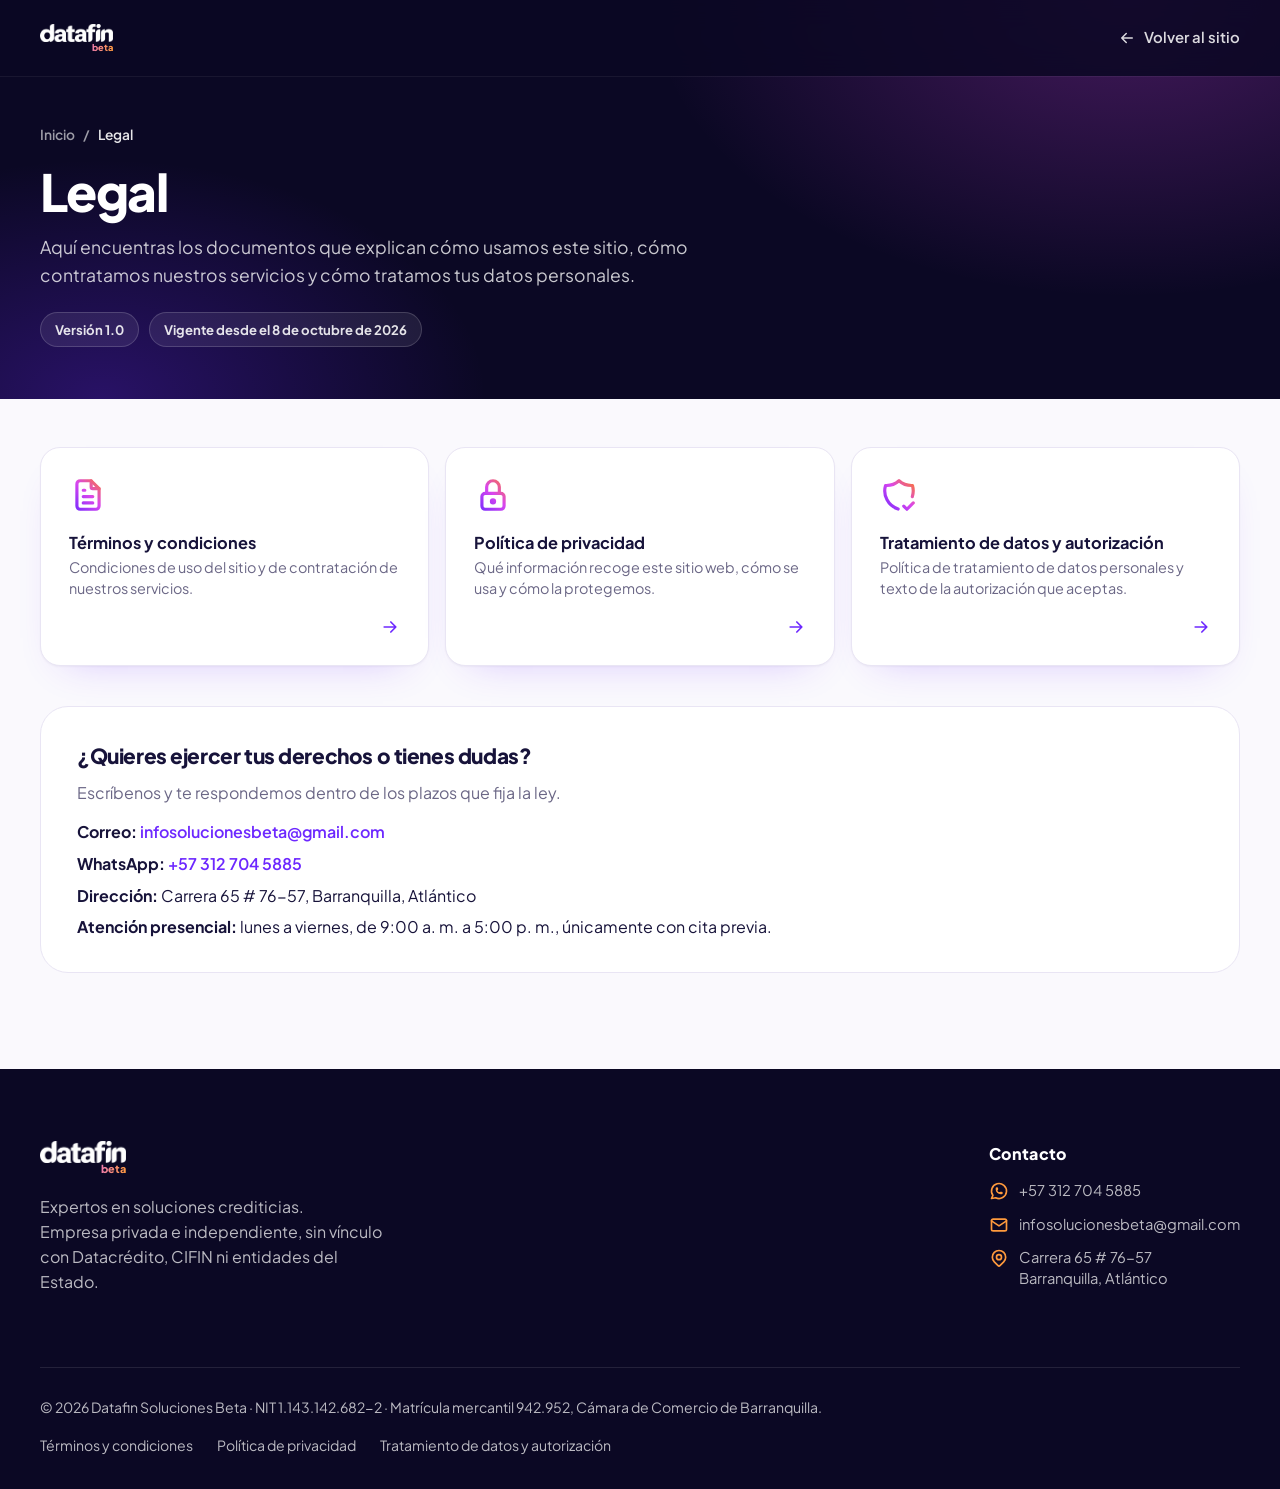
==== legal/index.html @ 0be75f71 "Agrega sección Legal: términos, privacidad y tratamiento de datos - /legal con índice y tres páginas" ====
<!doctype html>
<html lang="es">
<head>
  <meta charset="utf-8">
  <meta name="robots" content="noindex, nofollow">
  <meta name="viewport" content="width=device-width, initial-scale=1">
  <title>Legal — Datafin Beta</title>
  <meta name="description" content="Documentos legales de Datafin Beta: términos y condiciones, política de privacidad y tratamiento de datos.">
  <meta name="theme-color" content="#0B0824">
  <meta property="og:title" content="Legal — Datafin Beta">
  <meta property="og:description" content="Documentos legales de Datafin Beta: términos y condiciones, política de privacidad y tratamiento de datos.">
  <meta property="og:type" content="website">
  <meta property="og:site_name" content="Datafin Beta">
  <meta property="og:url" content="https://datafinbeta.com/legal/">
  <meta property="og:locale" content="es_CO">
  <link rel="canonical" href="https://datafinbeta.com/legal/">
  <link rel="preconnect" href="https://fonts.googleapis.com">
  <link rel="preconnect" href="https://fonts.gstatic.com" crossorigin>
  <link href="https://fonts.googleapis.com/css2?family=Plus+Jakarta+Sans:wght@400;500;600;700;800&display=swap" rel="stylesheet">
  <link rel="stylesheet" href="../styles.css">
</head>
<body class="legal-body">
<svg width="0" height="0" style="position:absolute" aria-hidden="true" focusable="false">
  <defs>
    <linearGradient id="dfGrad" gradientUnits="userSpaceOnUse" x1="2" y1="22" x2="22" y2="2">
      <stop offset="0" stop-color="#6D28FF"/><stop offset=".52" stop-color="#D946EF"/><stop offset="1" stop-color="#FF7A21"/>
    </linearGradient>
    <symbol id="i-doc" viewBox="0 0 24 24"><path d="M14 3v4a1 1 0 0 0 1 1h4"/><path d="M17 21H7a2 2 0 0 1-2-2V5a2 2 0 0 1 2-2h7l5 5v11a2 2 0 0 1-2 2z"/><path d="M9 9h1m-1 4h6m-6 4h6"/></symbol>
    <symbol id="i-lock" viewBox="0 0 24 24"><path d="M5 13a2 2 0 0 1 2-2h10a2 2 0 0 1 2 2v6a2 2 0 0 1-2 2H7a2 2 0 0 1-2-2z"/><path d="M11 16a1 1 0 1 0 2 0a1 1 0 0 0-2 0m-3-5V7a4 4 0 1 1 8 0v4"/></symbol>
    <symbol id="i-shield" viewBox="0 0 24 24"><path d="M11.46 20.846A12 12 0 0 1 3.5 6A12 12 0 0 0 12 3a12 12 0 0 0 8.5 3a12 12 0 0 1-.09 7.06M15 19l2 2l4-4"/></symbol>
    <symbol id="i-arrow" viewBox="0 0 24 24"><path d="M5 12h14m-6 6l6-6m-6-6l6 6"/></symbol>
    <symbol id="i-back" viewBox="0 0 24 24"><path d="M5 12h14M5 12l6 6m-6-6l6-6"/></symbol>
    <symbol id="i-print" viewBox="0 0 24 24"><path d="M17 17h2a2 2 0 0 0 2-2v-4a2 2 0 0 0-2-2H5a2 2 0 0 0-2 2v4a2 2 0 0 0 2 2h2"/><path d="M17 9V5a2 2 0 0 0-2-2H9a2 2 0 0 0-2 2v4"/><path d="M7 15a2 2 0 0 1 2-2h6a2 2 0 0 1 2 2v4a2 2 0 0 1-2 2H9a2 2 0 0 1-2-2z"/></symbol>
    <symbol id="i-whatsapp" viewBox="0 0 24 24"><path d="m3 21l1.65-3.8a9 9 0 1 1 3.4 2.9z"/><path d="M9 10a.5.5 0 0 0 1 0V9a.5.5 0 0 0-1 0za5 5 0 0 0 5 5h1a.5.5 0 0 0 0-1h-1a.5.5 0 0 0 0 1"/></symbol>
    <symbol id="i-mail" viewBox="0 0 24 24"><path d="M3 7a2 2 0 0 1 2-2h14a2 2 0 0 1 2 2v10a2 2 0 0 1-2 2H5a2 2 0 0 1-2-2z"/><path d="m3 7l9 6l9-6"/></symbol>
    <symbol id="i-pin" viewBox="0 0 24 24"><path d="M9 11a3 3 0 1 0 6 0a3 3 0 0 0-6 0"/><path d="M17.657 16.657l-4.243 4.243a2 2 0 0 1-2.827 0l-4.244-4.243a8 8 0 1 1 11.314 0"/></symbol>
    <symbol id="i-clock" viewBox="0 0 24 24"><path d="M3 12a9 9 0 1 0 18 0a9 9 0 0 0-18 0"/><path d="M12 7v5l3 3"/></symbol>
  </defs>
</svg>
<a class="skip" href="#contenido">Saltar al contenido</a>
<header class="nav scrolled legal-nav" id="nav">
  <div class="container nav__in">
    <a class="logo" href="../" aria-label="Datafin Beta, inicio"><img src="../assets/logo/logo-oficial-blanco.png" alt="datafin" width="720" height="183"><b>beta</b></a>
    <a class="legal-nav__back" href="../"><svg class="ico ico--flat" aria-hidden="true"><use href="#i-back"/></svg> Volver al sitio</a>
  </div>
</header>
<main id="contenido">
  <div class="legal-top">
    <div class="container">
      <nav class="legal-crumbs" aria-label="Ruta"><a href="../">Inicio</a><span aria-hidden="true">/</span><span aria-current="page">Legal</span></nav>
      <h1>Legal</h1>
      <p class="legal-lead">Aquí encuentras los documentos que explican cómo usamos este sitio, cómo contratamos nuestros servicios y cómo tratamos tus datos personales.</p>
      <ul class="legal-meta"><li>Versión 1.0</li><li>Vigente desde el 8 de octubre de 2026</li></ul>
    </div>
  </div>
  <div class="container legal-hub">
    <div class="legal-cards legal-cards--hub"><a class="legal-card legal-card--big" href="../legal/terminos-y-condiciones/"><svg class="ico ico--lg" aria-hidden="true"><use href="#i-doc"/></svg><div><strong>Términos y condiciones</strong><span>Condiciones de uso del sitio y de contratación de nuestros servicios.</span></div><svg class="ico ico--flat legal-card__go" aria-hidden="true"><use href="#i-arrow"/></svg></a><a class="legal-card legal-card--big" href="../legal/politica-de-privacidad/"><svg class="ico ico--lg" aria-hidden="true"><use href="#i-lock"/></svg><div><strong>Política de privacidad</strong><span>Qué información recoge este sitio web, cómo se usa y cómo la protegemos.</span></div><svg class="ico ico--flat legal-card__go" aria-hidden="true"><use href="#i-arrow"/></svg></a><a class="legal-card legal-card--big" href="../legal/tratamiento-de-datos/"><svg class="ico ico--lg" aria-hidden="true"><use href="#i-shield"/></svg><div><strong>Tratamiento de datos y autorización</strong><span>Política de tratamiento de datos personales y texto de la autorización que aceptas.</span></div><svg class="ico ico--flat legal-card__go" aria-hidden="true"><use href="#i-arrow"/></svg></a></div>
    <div class="legal-contact">
      <h2>¿Quieres ejercer tus derechos o tienes dudas?</h2>
      <p>Escríbenos y te respondemos dentro de los plazos que fija la ley.</p>
      <ul><li><strong>Correo:</strong> <a href="mailto:infosolucionesbeta@gmail.com">infosolucionesbeta@gmail.com</a></li><li><strong>WhatsApp:</strong> <a href="https://wa.me/573127045885" target="_blank" rel="noopener">+57 312 704 5885</a></li><li><strong>Dirección:</strong> Carrera 65 # 76-57, Barranquilla, Atlántico</li><li><strong>Atención presencial:</strong> lunes a viernes, de 9:00 a. m. a 5:00 p. m., únicamente con cita previa.</li></ul>
    </div>
  </div>
</main>
<footer class="footer legal-footer">
  <div class="container">
    <div class="footer__top">
      <div class="footer__brand">
        <a class="logo" href="../" aria-label="Datafin Beta, inicio"><img src="../assets/logo/logo-oficial-blanco.png" alt="datafin" width="720" height="183"><b>beta</b></a>
        <p>Expertos en soluciones crediticias.<br>Empresa privada e independiente, sin vínculo con Datacrédito, CIFIN ni entidades del Estado.</p>
      </div>
      <address class="footer__contact">
        <p class="footer__h">Contacto</p>
        <ul>
          <li><svg class="ico ico--flat" aria-hidden="true"><use href="#i-whatsapp"/></svg><a href="https://wa.me/573127045885" target="_blank" rel="noopener">+57 312 704 5885</a></li>
          <li><svg class="ico ico--flat" aria-hidden="true"><use href="#i-mail"/></svg><a href="mailto:infosolucionesbeta@gmail.com">infosolucionesbeta@gmail.com</a></li>
          <li><svg class="ico ico--flat" aria-hidden="true"><use href="#i-pin"/></svg><span>Carrera 65 # 76-57<br>Barranquilla, Atlántico</span></li>
        </ul>
      </address>
    </div>
    <div class="footer__bottom">
      <p>© 2026 Datafin Soluciones Beta · NIT 1.143.142.682-2 · Matrícula mercantil 942.952, Cámara de Comercio de Barranquilla.</p>
      <ul><li><a href="../legal/terminos-y-condiciones/">Términos y condiciones</a></li><li><a href="../legal/politica-de-privacidad/">Política de privacidad</a></li><li><a href="../legal/tratamiento-de-datos/">Tratamiento de datos y autorización</a></li></ul>
    </div>
  </div>
</footer>
<script src="legal.js"></script>
</body>
</html>
---- styles.css ----
/* ==========================================================
   Datafin Beta — landing
   Fintech moderna + asesoría humana + confianza legal
   ========================================================== */
:root {
  --navy: #0B0824;
  --navy-2: #15103D;
  --purple: #6D28FF;
  --violet: #9B2CFF;
  --magenta: #D946EF;
  --orange: #FF7A21;
  --orange-soft: #FF9A3D;
  --ink: #17133A;
  --muted: #6B6786;          /* ajustado para ≥4.5:1 sobre blanco y surface */
  --surface: #FAF9FD;
  --white: #fff;
  --line: #E9E5F4;

  --grad: linear-gradient(100deg, #6D28FF 0%, #D946EF 55%, #FF7A21 100%);
  --grad-dark: linear-gradient(100deg, #9B7BFF 0%, #E86CF6 52%, #FF9A3D 100%);
  --grad-btn: linear-gradient(100deg, #6D28FF 0%, #9B2CFF 55%, #C23BEB 100%);

  --r-sm: 12px; --r-md: 20px; --r-lg: 28px; --r-xl: 36px;
  --shadow-soft: 0 18px 50px -24px rgba(23, 19, 58, .28);
  --shadow-card: 0 1px 2px rgba(23, 19, 58, .04), 0 18px 40px -26px rgba(109, 40, 255, .30);
  --nav-h: 76px;
  --font: "Plus Jakarta Sans", system-ui, -apple-system, "Segoe UI", Roboto, sans-serif;
}

*, *::before, *::after { box-sizing: border-box; }
html { scroll-behavior: smooth; scroll-padding-top: calc(var(--nav-h) + 12px); -webkit-text-size-adjust: 100%; }
body { margin: 0; font-family: var(--font); font-size: 1rem; line-height: 1.6; color: var(--ink); background: var(--white); -webkit-font-smoothing: antialiased; }
img, svg { display: block; max-width: 100%; }
a { color: inherit; text-decoration: none; }
button { font: inherit; color: inherit; cursor: pointer; }
ul, ol { list-style: none; margin: 0; padding: 0; }
h1, h2, h3, p, figure, blockquote { margin: 0; }
:focus-visible { outline: 3px solid var(--magenta); outline-offset: 3px; border-radius: 6px; }

.container { width: min(1200px, 100% - 48px); margin-inline: auto; }
.skip { position: absolute; left: 12px; top: -60px; background: var(--white); color: var(--ink); padding: 10px 16px; border-radius: 10px; z-index: 100; }
.skip:focus { top: 12px; }

/* ---------- Utilidades ---------- */
.grad-text { background: var(--grad); -webkit-background-clip: text; background-clip: text; color: transparent; -webkit-text-fill-color: transparent; }
.hero .grad-text, .results .grad-text, .advisor .grad-text { background-image: var(--grad-dark); }
.muted { color: var(--muted); }
.eyebrow { font-size: .78rem; font-weight: 700; letter-spacing: .16em; text-transform: uppercase; color: var(--orange-soft); }
.kicker { font-size: .8rem; font-weight: 700; letter-spacing: .14em; text-transform: uppercase; color: var(--purple); margin-bottom: 10px; }

/* Iconos Tabler outline: trazo en degradado, sin contenedor */
.ico { width: 24px; height: 24px; flex: none; fill: none; stroke: url(#dfGrad); stroke-width: 2; stroke-linecap: round; stroke-linejoin: round; }
.ico--flat { stroke: currentColor; }
.ico--lg { width: 38px; height: 38px; }
.ico--xl { width: 64px; height: 64px; }
.ico--fill { fill: url(#dfGrad); width: 20px; height: 20px; }

/* ---------- Botones ---------- */
.btn { display: inline-flex; align-items: center; justify-content: center; gap: 10px; border: 0; border-radius: 999px; font-weight: 700; line-height: 1; white-space: nowrap; transition: transform .2s ease, box-shadow .2s ease, background .2s ease, border-color .2s ease; }
.btn .ico { width: 20px; height: 20px; transition: transform .2s ease; }
.btn:hover .ico--flat { transform: translateX(3px); }
.btn--sm { padding: 12px 20px; font-size: .92rem; }
.btn--lg { padding: 18px 30px; font-size: 1.02rem; }
.btn--block { width: 100%; }
.btn--primary { color: #fff; background: var(--grad-btn); box-shadow: 0 12px 30px -12px rgba(109, 40, 255, .65); }
.btn--primary:hover { transform: translateY(-2px); box-shadow: 0 18px 36px -12px rgba(109, 40, 255, .75); }
.btn--ghost { color: #fff; background: rgba(255, 255, 255, .06); border: 1.5px solid rgba(255, 255, 255, .28); backdrop-filter: blur(6px); }
.btn--ghost:hover { background: rgba(255, 255, 255, .12); border-color: rgba(255, 255, 255, .5); transform: translateY(-2px); }
.link-arrow { display: inline-flex; align-items: center; gap: 8px; font-weight: 700; color: var(--purple); }
.link-arrow .ico { width: 18px; height: 18px; transition: transform .2s; }
.link-arrow:hover .ico { transform: translateX(4px); }

/* ---------- Reveal ---------- */
.js .reveal { opacity: 0; transform: translateY(18px); transition: opacity .7s ease var(--d, 0s), transform .7s cubic-bezier(.2, .7, .2, 1) var(--d, 0s); }
.js .reveal.in { opacity: 1; transform: none; }

/* ---------- Navbar ---------- */
.nav { position: fixed; inset: 0 0 auto 0; height: var(--nav-h); z-index: 50; color: #fff; transition: background .3s ease, box-shadow .3s ease, backdrop-filter .3s; }
.nav.scrolled { background: rgba(11, 8, 36, .86); backdrop-filter: blur(14px); box-shadow: 0 1px 0 rgba(255, 255, 255, .06); }
.nav__in { height: 100%; display: flex; align-items: center; gap: 28px; }
.logo { font-size: 1.45rem; font-weight: 800; letter-spacing: -.04em; line-height: 1; }
.logo { display: inline-block; }
.logo img { display: block; height: .8em; width: auto; }
.logo b { display: block; margin-top: .12em; text-align: right; font-size: .4em; font-weight: 800; letter-spacing: 0; line-height: 1; background: var(--grad-dark); -webkit-background-clip: text; background-clip: text; color: transparent; }
.nav__links { display: flex; align-items: center; gap: 30px; margin-inline: auto; font-size: .93rem; font-weight: 600; }
.nav__links a { color: rgba(255, 255, 255, .82); transition: color .2s; position: relative; }
.nav__links a:hover { color: #fff; }
.nav__cta-mobile, .nav__toggle { display: none; }
.nav__toggle { margin-left: auto; width: 44px; height: 44px; background: transparent; border: 0; color: #fff; place-items: center; }

/* ---------- Hero ---------- */
.hero { position: relative; isolation: isolate; color: #fff; background: var(--navy) url("assets/hero-web.webp") center bottom / cover no-repeat; padding: calc(var(--nav-h) + 56px) 0 150px; overflow: hidden; }
.hero::before { content: ""; position: absolute; inset: 0; z-index: -1; background: linear-gradient(90deg, rgba(11, 8, 36, .92) 0%, rgba(11, 8, 36, .66) 42%, rgba(11, 8, 36, .1) 78%), linear-gradient(0deg, rgba(11, 8, 36, .5), transparent 35%); }
.hero__in { display: grid; grid-template-columns: 1.05fr .95fr; align-items: center; gap: 24px; min-height: 520px; }
.hero__copy { max-width: 700px; }
.hero h1 { margin-top: 18px; font-size: clamp(2.5rem, 4.6vw, 4.1rem); line-height: 1.05; font-weight: 800; letter-spacing: -.035em; }
.hero h1 .ln { display: block; }
h1, h2 { text-wrap: balance; }
.hero__lead { margin-top: 24px; max-width: 30em; font-size: 1.15rem; color: rgba(255, 255, 255, .8); }
.hero__ctas { display: flex; flex-wrap: wrap; gap: 14px; margin-top: 34px; }
.hero__trust { display: grid; grid-template-columns: repeat(2, auto); justify-content: start; gap: 14px 34px; margin-top: 38px; font-size: .9rem; font-weight: 600; color: rgba(255, 255, 255, .85); }
.hero__trust li { display: flex; align-items: center; gap: 10px; }
.hero__trust .ico { width: 22px; height: 22px; }

/* Slots de fotografía real (assets/equipo.* y assets/asesora.*) */
.photo-slot { position: relative; }
.photo-slot img { width: 100%; height: 100%; object-fit: contain; object-position: bottom center; }
.photo-slot .ph { position: absolute; inset: 0; display: grid; place-content: center; justify-items: center; gap: 12px; text-align: center; padding: 24px; border: 1.5px dashed rgba(255, 255, 255, .26); border-radius: var(--r-xl); background: radial-gradient(120% 90% at 50% 100%, rgba(217, 70, 239, .16), transparent 60%), rgba(255, 255, 255, .04); color: rgba(255, 255, 255, .7); font-size: .85rem; font-weight: 600; }
.photo-slot .ph small { display: block; font-weight: 500; opacity: .75; }
.photo-slot.loaded .ph { display: none; }
.hero__photo { height: 624px; align-self: end; }
.hero__photo img { -webkit-mask-image: linear-gradient(180deg, #000 82%, transparent); mask-image: linear-gradient(180deg, #000 82%, transparent); }

/* ---------- Métricas ---------- */
.metrics-wrap { position: relative; z-index: 3; margin-top: -78px; }
.metrics { display: grid; grid-template-columns: repeat(4, 1fr); background: var(--white); border: 1px solid var(--line); border-radius: var(--r-lg); box-shadow: var(--shadow-soft); padding: 30px 12px; }
.metrics li { display: flex; align-items: center; gap: 16px; padding: 4px 26px; }
.metrics li + li { border-left: 1px solid var(--line); }
.metrics strong { display: block; font-size: 1.6rem; line-height: 1.1; font-weight: 800; letter-spacing: -.03em; }
.metrics span { display: block; font-size: .9rem; color: var(--muted); line-height: 1.3; margin-top: 2px; }

/* ---------- Secciones ---------- */
.section { padding: 112px 0; }
.section--tint { background: var(--surface); }
.section--tight { padding: 40px 0 112px; }
.section__head h2 { font-size: clamp(1.9rem, 3.4vw, 2.7rem); line-height: 1.12; font-weight: 800; letter-spacing: -.03em; }
.section__head p.muted { margin-top: 14px; font-size: 1.08rem; }
.section__head--center { text-align: center; max-width: 640px; margin: 0 auto 64px; }
.section__head--split { display: flex; align-items: flex-end; justify-content: space-between; gap: 24px; margin-bottom: 48px; }

/* ---------- Cómo funciona ---------- */
.steps { --gap: 32px; display: grid; grid-template-columns: repeat(4, 1fr); gap: var(--gap); }
.step__rail { position: relative; height: 14px; margin-bottom: 30px; }
.step__rail::before { content: ""; position: absolute; left: 0; top: 0; width: 14px; height: 14px; border-radius: 50%; background: var(--c1); box-shadow: 0 0 0 6px color-mix(in srgb, var(--c1) 16%, transparent); z-index: 2; }
.step__rail::after, .step__rail i { content: ""; position: absolute; left: 14px; right: calc(var(--gap) * -1); top: 6px; height: 2px; border-radius: 2px; }
.step__rail::after { background: var(--line); }
.step__rail i { background: linear-gradient(90deg, var(--c1), var(--c2)); transform: scaleX(0); transform-origin: left; transition: transform .8s cubic-bezier(.4, 0, .2, 1) calc(var(--i) * .55s + .15s); z-index: 1; }
.steps.in .step__rail i { transform: scaleX(1); }
.step:last-child .step__rail::after, .step:last-child .step__rail i { display: none; }
.js .step__body { opacity: 0; transform: translateY(14px); transition: opacity .6s ease calc(var(--i) * .5s), transform .6s ease calc(var(--i) * .5s); }
.js .steps.in .step__body { opacity: 1; transform: none; }
.step__num { display: inline-block; font-size: 3.4rem; line-height: 1; font-weight: 800; letter-spacing: -.04em; }
.step h3 { margin-top: 14px; font-size: 1.25rem; font-weight: 800; letter-spacing: -.02em; }
.step p { margin-top: 10px; color: var(--muted); max-width: 22em; }

/* ---------- Resultados ---------- */
.results { position: relative; isolation: isolate; color: #fff; background: radial-gradient(60% 80% at 88% 100%, rgba(255, 122, 33, .28), transparent 60%), radial-gradient(70% 90% at 70% 40%, rgba(217, 70, 239, .26), transparent 65%), radial-gradient(60% 70% at 0% 0%, rgba(109, 40, 255, .35), transparent 60%), var(--navy); overflow: clip; }
.results__in { display: grid; grid-template-columns: 1.1fr .9fr; align-items: end; gap: 32px; padding-block: 64px 0; }
.results__copy { padding-bottom: 64px; }
.results h2 { margin-top: 14px; font-size: clamp(2rem, 3.8vw, 3.1rem); line-height: 1.08; font-weight: 800; letter-spacing: -.03em; max-width: 14em; }
.results__lead { margin-top: 14px; font-size: 1.12rem; color: rgba(255, 255, 255, .78); max-width: 28em; }
.results__stats { display: grid; grid-template-columns: repeat(2, 1fr); gap: 26px 28px; margin-top: 34px; max-width: 520px; }
.results__stats li { display: grid; gap: 2px; }
.results__stats .ico { margin-bottom: 8px; }
.results__stats strong { font-size: 2rem; font-weight: 800; letter-spacing: -.035em; line-height: 1.1; }
.results__stats span { color: rgba(255, 255, 255, .72); font-size: .95rem; }
.results__photo { height: 480px; }
.results__photo img { -webkit-mask-image: linear-gradient(90deg, transparent, #000 14%); mask-image: linear-gradient(90deg, transparent, #000 14%); }
.results__photo .ph { border-radius: var(--r-xl) var(--r-xl) 0 0; border-bottom: 0; }

/* ---------- Servicios ---------- */
.services { display: grid; grid-template-columns: repeat(6, 1fr); gap: 24px; }
.card { grid-column: span 2; position: relative; display: flex; flex-direction: column; padding: 26px 26px 24px; background: var(--white); border: 1px solid var(--line); border-radius: var(--r-lg); box-shadow: var(--shadow-card); transition: transform .3s ease, box-shadow .3s ease, border-color .3s ease; }
.card:nth-child(n+4) { grid-column: span 3; }
.card:hover { transform: translateY(-6px); border-color: #D9CFF7; box-shadow: 0 2px 4px rgba(23, 19, 58, .05), 0 30px 56px -26px rgba(109, 40, 255, .42); }
.card__ill { height: 176px; margin: -4px -6px 14px; }
.card__ill svg { width: 100%; height: 100%; transition: transform .45s cubic-bezier(.2, .7, .2, 1); }
.card:hover .card__ill svg { transform: translateY(-4px) scale(1.03); }
.card__num { font-size: .8rem; font-weight: 800; letter-spacing: .14em; color: var(--purple); }
.card h3 { margin-top: 8px; font-size: 1.18rem; line-height: 1.28; font-weight: 800; letter-spacing: -.02em; }
.card p { margin-top: 10px; color: var(--muted); font-size: .97rem; }
.card__more { display: flex; align-items: center; justify-content: space-between; margin-top: auto; padding-top: 22px; font-weight: 700; font-size: .95rem; color: var(--ink); }
.card__go { display: grid; place-items: center; width: 42px; height: 42px; border-radius: 50%; background: var(--purple); color: #fff; font-style: normal; box-shadow: 0 10px 20px -8px rgba(109, 40, 255, .6); transition: transform .25s ease, background .25s ease; }
.card__go .ico { width: 18px; height: 18px; }
.card:hover .card__go { transform: translateX(4px); background: var(--violet); }

/* Escritorio: los 5 servicios en una sola fila, tarjetas compactas */
@media (min-width: 1041px) {
  #servicios { padding-block: 88px; }
  #servicios .section__head--split { margin-bottom: 36px; }
  .services { grid-template-columns: repeat(5, minmax(0, 1fr)); gap: 18px; }
  .card, .card:nth-child(n+4) { grid-column: auto; padding: 20px 20px 20px; border-radius: var(--r-md); }
  .card__ill { height: 128px; margin: -2px -8px 10px; }
  .card__num { font-size: .72rem; }
  .card h3 { margin-top: 6px; font-size: 1rem; line-height: 1.28; }
  .card p { margin-top: 8px; font-size: .88rem; line-height: 1.5; }
  .card__more { padding-top: 18px; font-size: .9rem; }
  .card__go { width: 38px; height: 38px; }
}

/* ---------- Banner de asesoría ---------- */
.advisor { position: relative; min-height: 440px; border-radius: var(--r-xl); color: #fff; display: grid; grid-template-columns: 1fr; align-items: center; padding: 56px 64px; }
.advisor__bg { position: absolute; inset: 0; border-radius: inherit; overflow: hidden; background: var(--navy) url("assets/banner-asesoria.webp") center / cover no-repeat; box-shadow: var(--shadow-soft); }
.advisor__bg::after { content: ""; position: absolute; inset: 0; background: linear-gradient(90deg, rgba(11, 8, 36, .94) 0%, rgba(21, 16, 61, .78) 52%, rgba(21, 16, 61, .25) 100%); }
.advisor__copy { position: relative; z-index: 2; max-width: 560px; }
.advisor h2 { margin-top: 12px; font-size: clamp(1.8rem, 3vw, 2.5rem); line-height: 1.1; font-weight: 800; letter-spacing: -.03em; }
.advisor__lead { margin: 12px 0 24px; color: rgba(255, 255, 255, .8); font-size: 1.08rem; max-width: 26em; }
@media (min-width: 1041px) {
  .results__in { min-height: 620px; }
  .section--tight { padding: 0; }
  .section--tight .container { width: 100%; max-width: none; }
  /* Franja a sangre como Resultados: texto a la rejilla de 1200 px, misma tipografía y resplandores */
  .advisor { --edge: max(24px, calc((100% - 1200px) / 2)); min-height: 0; border-radius: 0; overflow: hidden; padding: 64px var(--edge); }
  .advisor__bg { box-shadow: none; }
  .advisor__bg::after { background: radial-gradient(60% 80% at 88% 100%, rgba(255, 122, 33, .28), transparent 60%), radial-gradient(70% 90% at 70% 40%, rgba(217, 70, 239, .26), transparent 65%), linear-gradient(90deg, rgba(11, 8, 36, .94) 0%, rgba(21, 16, 61, .74) 52%, rgba(21, 16, 61, .2) 100%); }
  .advisor__copy { max-width: none; }
  .advisor h2 { margin-top: 14px; font-size: clamp(2rem, 3.8vw, 3.1rem); line-height: 1.08; max-width: 14em; }
  .advisor__lead { margin: 14px 0 26px; font-size: 1.12rem; color: rgba(255, 255, 255, .78); max-width: 28em; }
}

/* ---------- Testimonios ---------- */
.testi { display: grid; grid-template-columns: repeat(3, 1fr); gap: 24px; }
.tcard { display: flex; flex-direction: column; gap: 20px; padding: 30px; background: var(--white); border: 1px solid var(--line); border-radius: var(--r-lg); box-shadow: var(--shadow-card); }
.stars { display: flex; gap: 3px; }
.tcard blockquote { font-size: 1.05rem; line-height: 1.65; color: var(--ink); }
.tcard figcaption { display: flex; align-items: center; gap: 14px; margin-top: auto; padding-top: 20px; border-top: 1px solid var(--line); }
.avatar { display: grid; place-items: center; width: 46px; height: 46px; border-radius: 50%; background: var(--navy-2); color: #fff; font-weight: 800; font-size: .85rem; letter-spacing: .04em; }
.tcard strong { display: block; font-size: .98rem; }
.tcard small { display: flex; align-items: center; gap: 5px; color: var(--muted); font-size: .82rem; font-weight: 600; }
.tcard small .ico { width: 15px; height: 15px; }

/* ---------- FAQ ---------- */
.faq { display: grid; grid-template-columns: 1fr 1fr; gap: 0 56px; align-items: start; }
.qa { border-bottom: 1px solid var(--line); }
.qa summary { display: flex; align-items: center; justify-content: space-between; gap: 20px; padding: 22px 0; font-weight: 700; font-size: 1.04rem; cursor: pointer; list-style: none; transition: color .2s; }
.qa summary::-webkit-details-marker { display: none; }
.qa summary:hover { color: var(--purple); }
.qa summary .ico { transition: transform .3s ease; }
.qa[open] summary .ico { transform: rotate(45deg); }
.qa p { padding: 0 44px 24px 0; color: var(--muted); }
.qa[open] p { animation: fadeDown .35s ease; }
@keyframes fadeDown { from { opacity: 0; transform: translateY(-6px); } to { opacity: 1; transform: none; } }

/* ---------- Footer ---------- */
.footer { background: var(--navy); color: rgba(255, 255, 255, .72); padding: 72px 0 32px; }
.footer .logo { color: #fff; font-size: 1.7rem; }
.footer__top { display: flex; justify-content: space-between; gap: 48px; flex-wrap: wrap; padding-bottom: 48px; border-bottom: 1px solid rgba(255, 255, 255, .1); }
.footer__brand p { margin: 16px 0 24px; max-width: 22em; line-height: 1.55; }
.social { display: flex; gap: 10px; }
.social a { display: grid; place-items: center; width: 44px; height: 44px; border-radius: 50%; border: 1px solid rgba(255, 255, 255, .18); color: #fff; transition: background .2s, border-color .2s, transform .2s; }
.social a:hover { background: rgba(255, 255, 255, .08); border-color: rgba(255, 255, 255, .45); transform: translateY(-2px); }
.footer__nav { display: grid; grid-template-columns: repeat(2, auto); gap: 14px 56px; align-content: start; font-weight: 600; }
.footer__nav a:hover, .footer__bottom a:hover { color: #fff; }
.footer__h { margin-bottom: 14px; color: #fff; font-weight: 800; letter-spacing: .02em; }
.footer__contact { font-style: normal; max-width: 21em; }
.footer__contact ul { display: grid; gap: 12px; }
.footer__contact li { display: flex; align-items: flex-start; gap: 10px; line-height: 1.45; font-size: .92rem; }
.footer__contact .ico { width: 20px; height: 20px; flex: none; margin-top: 1px; color: var(--orange-soft); }
.footer__contact a { overflow-wrap: anywhere; }
.footer__contact a:hover { color: #fff; }
.footer__bottom { display: flex; justify-content: space-between; gap: 16px 32px; flex-wrap: wrap; padding-top: 28px; font-size: .88rem; }
.footer__bottom ul { display: flex; gap: 8px 24px; flex-wrap: wrap; }

/* ---------- Modal ---------- */
.modal { width: min(520px, 100% - 32px); border: 0; border-radius: var(--r-lg); padding: 0; color: var(--ink); box-shadow: 0 40px 90px -20px rgba(11, 8, 36, .55); overflow: visible; }
.modal::backdrop { background: rgba(11, 8, 36, .66); backdrop-filter: blur(4px); }
.modal[open] { animation: pop .3s cubic-bezier(.2, .8, .2, 1); }
@keyframes pop { from { opacity: 0; transform: translateY(14px) scale(.98); } to { opacity: 1; transform: none; } }
.modal__close-form { position: absolute; top: 14px; right: 14px; margin: 0; }
.modal__close { width: 40px; height: 40px; display: grid; place-items: center; border: 0; background: var(--surface); border-radius: 50%; color: var(--ink); }
.modal__body { padding: 40px 36px 34px; }
.modal h2 { font-size: 1.7rem; font-weight: 800; letter-spacing: -.03em; line-height: 1.15; }
.modal .muted { margin-top: 8px; font-size: .95rem; }
.modal form#caseForm { display: grid; gap: 16px; margin-top: 24px; }
.modal label { display: grid; gap: 6px; font-size: .86rem; font-weight: 700; }
.modal input[type=text], .modal input[type=tel], .modal select { width: 100%; padding: 14px 16px; font: inherit; font-weight: 500; color: var(--ink); background: var(--surface); border: 1.5px solid var(--line); border-radius: var(--r-sm); transition: border-color .2s, box-shadow .2s; }
.modal input:focus, .modal select:focus { outline: 0; border-color: var(--purple); box-shadow: 0 0 0 4px rgba(109, 40, 255, .14); }
.modal .check { display: flex; align-items: flex-start; gap: 10px; font-weight: 500; font-size: .84rem; color: var(--muted); line-height: 1.45; }
.modal .check input { margin-top: 3px; width: 18px; height: 18px; accent-color: var(--purple); flex: none; }
.modal .check a { color: var(--purple); text-decoration: underline; }
.form-error { color: #C0262D; font-size: .86rem; font-weight: 600; }
.modal__done { text-align: center; display: grid; justify-items: center; gap: 14px; padding-block: 56px; }
.modal__body[hidden] { display: none; }

/* ==========================================================
   Responsive
   ========================================================== */
@media (max-width: 1040px) {
  .nav__links { gap: 20px; }
  .hero__in { gap: 16px; }
  .hero__photo { height: 500px; }
  .metrics { grid-template-columns: repeat(2, 1fr); row-gap: 24px; }
  .metrics li:nth-child(3) { border-left: 0; }
  .results__in { grid-template-columns: 1fr; padding-bottom: 0; }
  .results__photo { height: 420px; max-width: 520px; width: 100%; margin-inline: auto; }
  .services { grid-template-columns: repeat(2, 1fr); }
  .card, .card:nth-child(n+4) { grid-column: auto; }
  .card:last-child { grid-column: 1 / -1; }
  .testi { grid-template-columns: repeat(2, 1fr); }
  .testi .tcard:last-child { grid-column: 1 / -1; }
  .advisor { padding: 48px 40px; min-height: 0; }
  .advisor__copy { max-width: none; }
}

@media (max-width: 860px) {
  /* Menú móvil */
  .nav__toggle { display: grid; }
  .nav__cta { display: none; }
  .nav__links { position: fixed; inset: var(--nav-h) 0 auto 0; flex-direction: column; align-items: stretch; gap: 0; padding: 12px 24px 28px; margin: 0; background: rgba(11, 8, 36, .97); backdrop-filter: blur(14px); transform: translateY(-12px); opacity: 0; pointer-events: none; transition: opacity .25s ease, transform .25s ease; }
  .nav__links.open { opacity: 1; transform: none; pointer-events: auto; }
  .nav__links a { padding: 16px 4px; font-size: 1.05rem; border-bottom: 1px solid rgba(255, 255, 255, .08); }
  .nav__cta-mobile { display: inline-flex; margin-top: 20px; padding: 16px; }
  .nav.menu-open { background: var(--navy); }

  /* Cómo funciona vertical */
  .steps { grid-template-columns: 1fr; gap: 0; }
  .step { display: grid; grid-template-columns: 14px 1fr; column-gap: 24px; }
  .step__rail { height: auto; margin: 0; align-self: stretch; }
  .step__rail::before { top: 12px; }
  .step__rail::after, .step__rail i { left: 6px; right: auto; top: 26px; bottom: 0; width: 2px; height: auto; }
  .step__rail i { transform: scaleY(0); transform-origin: top; }
  .steps.in .step__rail i { transform: scaleY(1); }
  .step__body { padding-bottom: 40px; }
  .step__num { font-size: 2.6rem; }
  .step:last-child .step__body { padding-bottom: 0; }

  .faq { grid-template-columns: 1fr; }
  .footer__top { flex-direction: column; }
}

@media (max-width: 760px) {
  .container { width: min(1200px, 100% - 40px); }

  /* Hero móvil: fondo vertical propio, texto grande, CTA prioritario */
  .hero { background-image: url("assets/hero-movil.webp"); background-position: center 70%; padding: calc(var(--nav-h) + 28px) 0 120px; }
  .hero::before { background: linear-gradient(180deg, rgba(11, 8, 36, .88) 0%, rgba(11, 8, 36, .62) 55%, rgba(11, 8, 36, .5) 100%); }
  /* Hero móvil: 2 columnas arriba (texto | equipo) y CTAs debajo */
  .hero { padding-bottom: 112px; }
  .hero__in { grid-template-columns: minmax(0, 1fr) minmax(0, 1fr); grid-template-areas: "eyebrow eyebrow" "title photo" "lead photo" "ctas ctas" "trust trust"; column-gap: 6px; row-gap: 0; min-height: 0; align-items: start; }
  .hero__copy { display: contents; }
  .hero .eyebrow { grid-area: eyebrow; font-size: .7rem; letter-spacing: .14em; }
  .hero h1 { grid-area: title; margin-top: 12px; font-size: clamp(1.6rem, 6.9vw, 2.15rem); line-height: 1.08; letter-spacing: -.03em; }
  .hero h1 .ln { display: inline; }
  .hero__lead { grid-area: lead; margin-top: 14px; font-size: .94rem; line-height: 1.5; align-self: start; }
  .hero__photo { grid-area: photo; align-self: end; isolation: isolate; width: calc(100% + 14px); max-width: none; height: auto; aspect-ratio: 1024 / 1536; margin-right: -14px; }
  .hero__photo::before { content: ""; position: absolute; z-index: -1; inset: 10% -14% 0 -14%; background: radial-gradient(closest-side, rgba(217, 70, 239, .38), rgba(109, 40, 255, .16) 58%, transparent 100%); pointer-events: none; }
  .hero__ctas { grid-area: ctas; flex-direction: column; margin-top: 26px; }
  .hero__ctas .btn { width: 100%; }
  .hero__trust { grid-area: trust; grid-template-columns: 1fr 1fr; gap: 12px 16px; margin-top: 26px; font-size: .82rem; }
  .hero__trust li { align-items: flex-start; gap: 8px; }
  .hero__trust .ico { width: 20px; height: 20px; }

  .metrics-wrap { margin-top: -64px; }
  .metrics { padding: 22px 8px; }
  .metrics li { flex-direction: column; align-items: flex-start; gap: 10px; padding: 4px 18px; }
  .metrics strong { font-size: 1.3rem; }
  .metrics .ico--lg { width: 32px; height: 32px; }
  .metrics span { font-size: .84rem; }

  .section { padding: 80px 0; }
  .section--tight { padding: 0; }
  .section--tight .container { width: 100%; }
  .section__head--center { margin-bottom: 44px; }
  .section__head--split { flex-direction: column; align-items: flex-start; }

  /* Resultados: tarjeta redondeada, foto grande recortada abajo a la derecha */
  .results { overflow: clip;
    background: radial-gradient(75% 40% at 100% 62%, rgba(217, 70, 239, .34), transparent 62%), radial-gradient(70% 35% at 85% 100%, rgba(255, 122, 33, .26), transparent 62%), radial-gradient(60% 30% at 0% 0%, rgba(109, 40, 255, .32), transparent 60%), linear-gradient(165deg, #0B0824 0%, #170F4A 55%, #2E1673 100%); }
  .results__in { position: relative; display: block; width: 100%; margin: 0; min-height: 660px; padding: 64px 24px 0; }
  .results__copy { position: relative; z-index: 2; padding-bottom: 0; }
  .results h2 { font-size: clamp(2.1rem, 9.6vw, 2.5rem); }
  .results__lead { font-size: 1.02rem; max-width: 20em; }
  /* Cifras en una columna a la izquierda; la modelo completa a la derecha, sin recortes */
  .results__stats { position: relative; z-index: 2; grid-template-columns: 1fr; gap: 0; width: 36%; max-width: none; margin-top: 28px; padding-bottom: 28px; }
  .results__stats li { display: grid; grid-template-columns: 26px 1fr; column-gap: 8px; align-items: center; padding: 12px 0; border-top: 1px solid rgba(255, 255, 255, .14); }
  .results__stats li:first-child { border-top: 0; padding-top: 0; }
  .results__stats .ico--lg { grid-column: 1; grid-row: 1; width: 26px; height: 26px; margin: 0; }
  .results__stats strong { grid-column: 2; grid-row: 1; font-size: 1.3rem; }
  .results__stats span { grid-column: 1 / -1; grid-row: 2; margin-top: 2px; font-size: .76rem; line-height: 1.25; }
  .results__photo { position: absolute; right: 0; bottom: 0; z-index: 1; width: 62%; max-width: none; height: auto; aspect-ratio: 1200 / 1465; margin: 0; }
  .results__photo::before { content: ""; position: absolute; z-index: -1; inset: 6% -14% 0 -14%; background: radial-gradient(closest-side, rgba(217, 70, 239, .42), rgba(109, 40, 255, .18) 55%, transparent 100%); pointer-events: none; }
  .results__photo img { -webkit-mask-image: none; mask-image: none; }

  /* Servicios: carrusel horizontal con snap */
  .services { display: flex; gap: 16px; overflow-x: auto; scroll-snap-type: x mandatory; margin-inline: -20px; padding: 6px 20px 28px; scrollbar-width: none; }
  .services::-webkit-scrollbar { display: none; }
  .card, .card:nth-child(n+4), .card:last-child { flex: 0 0 82%; max-width: 340px; scroll-snap-align: center; }

  /* Banner de asesoría: misma composición, foto grande abajo a la derecha */
  .advisor { padding: 56px 24px; border-radius: 0; min-height: 0; overflow: hidden; }
  .advisor__bg { background-position: 70% center; box-shadow: none; }
  .advisor__bg::after { background: linear-gradient(180deg, rgba(11, 8, 36, .92), rgba(21, 16, 61, .72)); }
  .advisor .btn { width: 100%; }
  .advisor__copy { padding-bottom: 0; }
      
  /* Testimonios: carrusel */
  .testi { display: flex; overflow-x: auto; scroll-snap-type: x mandatory; gap: 16px; margin-inline: -20px; padding: 6px 20px 24px; scrollbar-width: none; }
  .testi::-webkit-scrollbar { display: none; }
  .testi .tcard, .testi .tcard:last-child { flex: 0 0 86%; scroll-snap-align: center; grid-column: auto; }

  .modal__body { padding: 36px 24px 26px; }
}

/* Botón flotante de WhatsApp */
.wa-float { position: fixed; right: 20px; bottom: 20px; z-index: 40; display: inline-flex; align-items: center; gap: 10px; height: 58px; padding: 0 20px 0 16px; border-radius: 999px; background: #25D366; color: #fff; font-weight: 700; font-size: 15px; box-shadow: 0 14px 30px -10px rgba(11, 8, 36, .45), 0 2px 6px rgba(11, 8, 36, .2); transition: transform .2s ease, box-shadow .2s ease, background .2s ease; }
.wa-float .ico { width: 28px; height: 28px; flex: none; stroke: #fff; fill: none; stroke-width: 2; }
.wa-float:hover { transform: translateY(-2px); background: #1fb855; box-shadow: 0 18px 34px -10px rgba(11, 8, 36, .5), 0 2px 6px rgba(11, 8, 36, .2); }
.wa-float:focus-visible { outline: 3px solid #fff; outline-offset: 2px; box-shadow: 0 0 0 6px #25D366; }
@media (max-width: 760px) {
  .wa-float { right: 16px; bottom: 16px; width: 58px; padding: 0; justify-content: center; }
  .footer { padding-bottom: 72px; }
  .wa-float__label { position: absolute; width: 1px; height: 1px; overflow: hidden; clip: rect(0 0 0 0); white-space: nowrap; }
}

@media (prefers-reduced-motion: reduce) {
  html { scroll-behavior: auto; }
  *, *::before, *::after { animation-duration: .01ms !important; transition-duration: .01ms !important; transition-delay: 0s !important; }
  .js .reveal, .js .step__body { opacity: 1; transform: none; }
  .step__rail i { transform: none !important; }
}

/* ---------- Páginas legales (/legal) ---------- */
.legal-body { background: var(--surface); }
.legal-nav__back { margin-left: auto; display: inline-flex; align-items: center; gap: 8px; font-size: .93rem; font-weight: 600; color: rgba(255, 255, 255, .85); }
.legal-nav__back:hover { color: #fff; }
.legal-nav__back .ico { width: 18px; height: 18px; }
.legal-top { position: relative; padding: calc(var(--nav-h) + 48px) 0 52px; color: #fff; background: radial-gradient(60% 120% at 88% 0%, rgba(217, 70, 239, .28), transparent 62%), radial-gradient(50% 100% at 8% 100%, rgba(109, 40, 255, .30), transparent 60%), var(--navy); }
.legal-crumbs { display: flex; flex-wrap: wrap; gap: 8px; margin-bottom: 18px; font-size: .86rem; font-weight: 600; color: rgba(255, 255, 255, .6); }
.legal-crumbs a:hover { color: #fff; }
.legal-crumbs [aria-current] { color: rgba(255, 255, 255, .9); }
.legal-top h1 { font-size: clamp(2rem, 4.6vw, 3.2rem); line-height: 1.08; font-weight: 800; letter-spacing: -.03em; max-width: 18em; }
.legal-lead { margin-top: 14px; max-width: 40em; font-size: 1.1rem; color: rgba(255, 255, 255, .78); }
.legal-meta { display: flex; flex-wrap: wrap; gap: 8px 10px; margin-top: 22px; }
.legal-meta li { padding: 6px 14px; font-size: .82rem; font-weight: 700; border-radius: 999px; background: rgba(255, 255, 255, .08); border: 1px solid rgba(255, 255, 255, .16); color: rgba(255, 255, 255, .88); }
.legal-print { margin-top: 22px; }
.legal-print .ico { width: 18px; height: 18px; }

.legal-wrap { display: grid; grid-template-columns: 250px minmax(0, 1fr); gap: 48px; align-items: start; padding-block: 48px 40px; }
.legal-toc { position: sticky; top: calc(var(--nav-h) + 24px); padding: 22px 22px 18px; background: var(--white); border: 1px solid var(--line); border-radius: var(--r-md); font-size: .9rem; }
.legal-toc p { margin-bottom: 10px; font-size: .74rem; font-weight: 800; letter-spacing: .14em; text-transform: uppercase; color: var(--purple); }
.legal-toc ol { display: grid; gap: 2px; }
.legal-toc a { display: block; padding: 6px 0; line-height: 1.35; color: var(--muted); font-weight: 600; transition: color .2s; }
.legal-toc a:hover { color: var(--purple); }

.legal-doc { padding: 48px 52px; background: var(--white); border: 1px solid var(--line); border-radius: var(--r-lg); box-shadow: var(--shadow-card); }
.legal-doc section { scroll-margin-top: calc(var(--nav-h) + 20px); }
.legal-doc section + section { margin-top: 40px; padding-top: 36px; border-top: 1px solid var(--line); }
.legal-doc h2 { margin-bottom: 14px; font-size: 1.35rem; line-height: 1.25; font-weight: 800; letter-spacing: -.02em; }
.legal-doc h3 { margin: 24px 0 6px; font-size: 1.04rem; font-weight: 800; }
.legal-doc p { margin: 0 0 14px; color: #2d2950; }
.legal-doc ul, .legal-doc ol { margin: 0 0 16px; padding-left: 1.3em; color: #2d2950; }
.legal-doc ul { list-style: disc; }
.legal-doc ol { list-style: decimal; }
.legal-doc li { margin: 7px 0; padding-left: 4px; }
.legal-doc li::marker { color: var(--purple); }
.legal-doc a { color: var(--purple); font-weight: 600; text-decoration: underline; text-underline-offset: 3px; }
.legal-doc strong { color: var(--ink); }

.legal-auth { margin-bottom: 40px; padding: 28px 30px 18px; background: linear-gradient(180deg, #F6F1FF, #FDF7FF); border: 1px solid #E2D6FB; border-left: 5px solid var(--purple); border-radius: var(--r-md); scroll-margin-top: calc(var(--nav-h) + 20px); }
.legal-auth__tag { margin-bottom: 14px !important; font-size: .78rem; font-weight: 800; letter-spacing: .14em; text-transform: uppercase; color: var(--purple) !important; }
.legal-auth__how { padding-top: 14px; border-top: 1px solid #E2D6FB; font-size: .95rem; }

.legal-after { padding-bottom: 88px; }
.legal-more h2 { margin-bottom: 16px; font-size: 1.2rem; font-weight: 800; letter-spacing: -.02em; }
.legal-cards { display: grid; grid-template-columns: repeat(2, minmax(0, 1fr)); gap: 16px; }
.legal-card { display: flex; align-items: center; gap: 16px; padding: 20px 22px; background: var(--white); border: 1px solid var(--line); border-radius: var(--r-md); box-shadow: var(--shadow-card); transition: transform .2s ease, border-color .2s; }
.legal-card:hover { transform: translateY(-3px); border-color: #CDB8FF; }
.legal-card strong { display: block; font-size: 1.02rem; line-height: 1.3; }
.legal-card span { display: block; margin-top: 4px; font-size: .9rem; line-height: 1.45; color: var(--muted); }
.legal-card > div { flex: 1; }
.legal-card__go { width: 20px; height: 20px; color: var(--purple); transition: transform .2s; }
.legal-card:hover .legal-card__go { transform: translateX(3px); }

.legal-hub { padding-block: 48px 96px; display: grid; gap: 40px; }
.legal-cards--hub { grid-template-columns: repeat(3, minmax(0, 1fr)); }
.legal-card--big { flex-direction: column; align-items: flex-start; gap: 18px; padding: 28px; }
.legal-card--big .legal-card__go { align-self: flex-end; }
.legal-contact { padding: 32px 36px; background: var(--white); border: 1px solid var(--line); border-radius: var(--r-lg); }
.legal-contact h2 { font-size: 1.3rem; font-weight: 800; letter-spacing: -.02em; }
.legal-contact p { margin: 8px 0 14px; color: var(--muted); }
.legal-contact ul { display: grid; gap: 6px; }
.legal-contact a { color: var(--purple); font-weight: 600; }
.legal-footer .footer__bottom a[aria-current] { color: #fff; }

@media (max-width: 1040px) {
  .legal-wrap { grid-template-columns: 1fr; gap: 24px; padding-top: 32px; }
  .legal-toc { position: static; }
  .legal-toc ol { grid-template-columns: repeat(2, minmax(0, 1fr)); column-gap: 24px; }
  .legal-cards--hub { grid-template-columns: 1fr; }
}
@media (max-width: 760px) {
  .legal-top { padding: calc(var(--nav-h) + 28px) 0 36px; }
  .legal-doc { padding: 28px 22px; border-radius: var(--r-md); }
  .legal-auth { padding: 22px 20px 14px; }
  .legal-toc ol, .legal-cards { grid-template-columns: 1fr; }
  .legal-after { padding-bottom: 56px; }
}
@media print {
  .nav, .skip, .legal-toc, .legal-after, .legal-print, .footer, .legal-crumbs { display: none !important; }
  .legal-body, .legal-top { background: #fff !important; color: #000 !important; }
  .legal-top { padding: 0 0 12px; }
  .legal-top h1, .legal-lead, .legal-meta li { color: #000 !important; background: none !important; border-color: #999 !important; }
  .legal-wrap { display: block; padding: 0; }
  .legal-doc { padding: 0; border: 0; box-shadow: none; }
  .legal-doc a { color: #000; text-decoration: none; }
  .legal-auth { background: #fff; border-color: #999; break-inside: avoid; }
}
.qa p a { color: var(--purple); font-weight: 600; text-decoration: underline; text-underline-offset: 3px; }
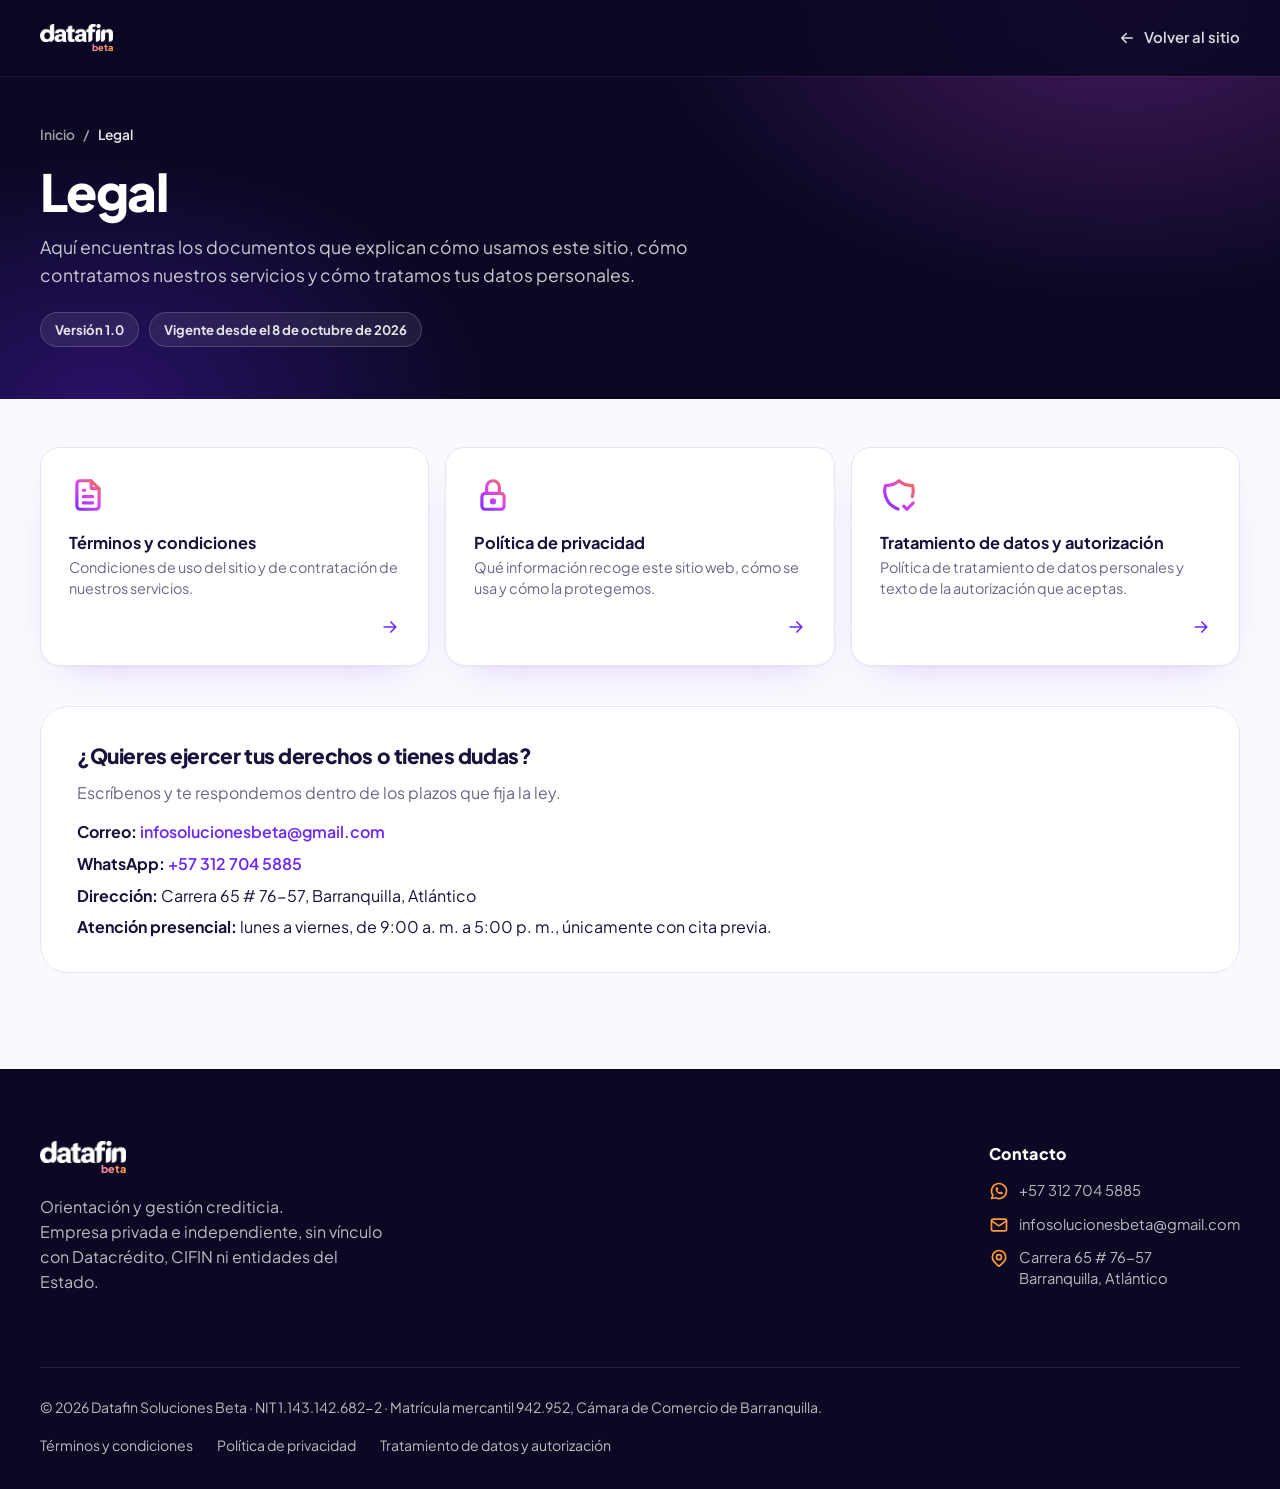
==== commit 71c431c7: "Ajusta el copy de servicios y resultados para evitar promesas de eliminación (Meta) - Títulos de ser" ====
--- a/legal/index.html
+++ b/legal/index.html
@@ -2,7 +2,6 @@
 <html lang="es">
 <head>
   <meta charset="utf-8">
-  <meta name="robots" content="noindex, nofollow">
   <meta name="viewport" content="width=device-width, initial-scale=1">
   <title>Legal — Datafin Beta</title>
   <meta name="description" content="Documentos legales de Datafin Beta: términos y condiciones, política de privacidad y tratamiento de datos.">
@@ -17,6 +16,9 @@
   <link rel="preconnect" href="https://fonts.googleapis.com">
   <link rel="preconnect" href="https://fonts.gstatic.com" crossorigin>
   <link href="https://fonts.googleapis.com/css2?family=Plus+Jakarta+Sans:wght@400;500;600;700;800&display=swap" rel="stylesheet">
+  <link rel="icon" href="../favicon.ico" sizes="any">
+  <link rel="icon" type="image/png" sizes="32x32" href="../favicon-32.png">
+  <link rel="apple-touch-icon" href="../apple-touch-icon.png">
   <link rel="stylesheet" href="../styles.css">
 </head>
 <body class="legal-body">
@@ -67,7 +69,7 @@
     <div class="footer__top">
       <div class="footer__brand">
         <a class="logo" href="../" aria-label="Datafin Beta, inicio"><img src="../assets/logo/logo-oficial-blanco.png" alt="datafin" width="720" height="183"><b>beta</b></a>
-        <p>Expertos en soluciones crediticias.<br>Empresa privada e independiente, sin vínculo con Datacrédito, CIFIN ni entidades del Estado.</p>
+        <p>Orientación y gestión crediticia.<br>Empresa privada e independiente, sin vínculo con Datacrédito, CIFIN ni entidades del Estado.</p>
       </div>
       <address class="footer__contact">
         <p class="footer__h">Contacto</p>
--- a/styles.css
+++ b/styles.css
@@ -70,9 +70,7 @@
 .link-arrow .ico { width: 18px; height: 18px; transition: transform .2s; }
 .link-arrow:hover .ico { transform: translateX(4px); }
 
-/* ---------- Reveal ---------- */
-.js .reveal { opacity: 0; transform: translateY(18px); transition: opacity .7s ease var(--d, 0s), transform .7s cubic-bezier(.2, .7, .2, 1) var(--d, 0s); }
-.js .reveal.in { opacity: 1; transform: none; }
+/* ---------- Reveal: ahora vive en motion.css ---------- */
 
 /* ---------- Navbar ---------- */
 .nav { position: fixed; inset: 0 0 auto 0; height: var(--nav-h); z-index: 50; color: #fff; transition: background .3s ease, box-shadow .3s ease, backdrop-filter .3s; }
@@ -89,7 +87,7 @@
 .nav__toggle { margin-left: auto; width: 44px; height: 44px; background: transparent; border: 0; color: #fff; place-items: center; }
 
 /* ---------- Hero ---------- */
-.hero { position: relative; isolation: isolate; color: #fff; background: var(--navy) url("assets/hero-web.webp") center bottom / cover no-repeat; padding: calc(var(--nav-h) + 56px) 0 150px; overflow: hidden; }
+.hero { position: relative; isolation: isolate; color: #fff; background: var(--navy); padding: calc(var(--nav-h) + 56px) 0 150px; overflow: hidden; }
 .hero::before { content: ""; position: absolute; inset: 0; z-index: -1; background: linear-gradient(90deg, rgba(11, 8, 36, .92) 0%, rgba(11, 8, 36, .66) 42%, rgba(11, 8, 36, .1) 78%), linear-gradient(0deg, rgba(11, 8, 36, .5), transparent 35%); }
 .hero__in { display: grid; grid-template-columns: 1.05fr .95fr; align-items: center; gap: 24px; min-height: 520px; }
 .hero__copy { max-width: 700px; }
@@ -134,11 +132,8 @@
 .step__rail::before { content: ""; position: absolute; left: 0; top: 0; width: 14px; height: 14px; border-radius: 50%; background: var(--c1); box-shadow: 0 0 0 6px color-mix(in srgb, var(--c1) 16%, transparent); z-index: 2; }
 .step__rail::after, .step__rail i { content: ""; position: absolute; left: 14px; right: calc(var(--gap) * -1); top: 6px; height: 2px; border-radius: 2px; }
 .step__rail::after { background: var(--line); }
-.step__rail i { background: linear-gradient(90deg, var(--c1), var(--c2)); transform: scaleX(0); transform-origin: left; transition: transform .8s cubic-bezier(.4, 0, .2, 1) calc(var(--i) * .55s + .15s); z-index: 1; }
-.steps.in .step__rail i { transform: scaleX(1); }
+.step__rail i { background: linear-gradient(90deg, var(--c1), var(--c2)); transform: scaleX(var(--f, 1)); transform-origin: left; z-index: 1; }
 .step:last-child .step__rail::after, .step:last-child .step__rail i { display: none; }
-.js .step__body { opacity: 0; transform: translateY(14px); transition: opacity .6s ease calc(var(--i) * .5s), transform .6s ease calc(var(--i) * .5s); }
-.js .steps.in .step__body { opacity: 1; transform: none; }
 .step__num { display: inline-block; font-size: 3.4rem; line-height: 1; font-weight: 800; letter-spacing: -.04em; }
 .step h3 { margin-top: 14px; font-size: 1.25rem; font-weight: 800; letter-spacing: -.02em; }
 .step p { margin-top: 10px; color: var(--muted); max-width: 22em; }
@@ -263,7 +258,7 @@
 .modal .muted { margin-top: 8px; font-size: .95rem; }
 .modal form#caseForm { display: grid; gap: 16px; margin-top: 24px; }
 .modal label { display: grid; gap: 6px; font-size: .86rem; font-weight: 700; }
-.modal input[type=text], .modal input[type=tel], .modal select { width: 100%; padding: 14px 16px; font: inherit; font-weight: 500; color: var(--ink); background: var(--surface); border: 1.5px solid var(--line); border-radius: var(--r-sm); transition: border-color .2s, box-shadow .2s; }
+.modal input[type=text], .modal input[type=tel], .modal input[type=password], .modal select { width: 100%; padding: 14px 16px; font: inherit; font-weight: 500; color: var(--ink); background: var(--surface); border: 1.5px solid var(--line); border-radius: var(--r-sm); transition: border-color .2s, box-shadow .2s; }
 .modal input:focus, .modal select:focus { outline: 0; border-color: var(--purple); box-shadow: 0 0 0 4px rgba(109, 40, 255, .14); }
 .modal .check { display: flex; align-items: flex-start; gap: 10px; font-weight: 500; font-size: .84rem; color: var(--muted); line-height: 1.45; }
 .modal .check input { margin-top: 3px; width: 18px; height: 18px; accent-color: var(--purple); flex: none; }
@@ -308,8 +303,7 @@
   .step__rail { height: auto; margin: 0; align-self: stretch; }
   .step__rail::before { top: 12px; }
   .step__rail::after, .step__rail i { left: 6px; right: auto; top: 26px; bottom: 0; width: 2px; height: auto; }
-  .step__rail i { transform: scaleY(0); transform-origin: top; }
-  .steps.in .step__rail i { transform: scaleY(1); }
+  .step__rail i { transform: scaleY(var(--f, 1)); transform-origin: top; }
   .step__body { padding-bottom: 40px; }
   .step__num { font-size: 2.6rem; }
   .step:last-child .step__body { padding-bottom: 0; }
@@ -322,7 +316,7 @@
   .container { width: min(1200px, 100% - 40px); }
 
   /* Hero móvil: fondo vertical propio, texto grande, CTA prioritario */
-  .hero { background-image: url("assets/hero-movil.webp"); background-position: center 70%; padding: calc(var(--nav-h) + 28px) 0 120px; }
+  .hero { padding: calc(var(--nav-h) + 28px) 0 120px; }
   .hero::before { background: linear-gradient(180deg, rgba(11, 8, 36, .88) 0%, rgba(11, 8, 36, .62) 55%, rgba(11, 8, 36, .5) 100%); }
   /* Hero móvil: 2 columnas arriba (texto | equipo) y CTAs debajo */
   .hero { padding-bottom: 112px; }
@@ -392,11 +386,56 @@
 }
 
 /* Botón flotante de WhatsApp */
-.wa-float { position: fixed; right: 20px; bottom: 20px; z-index: 40; display: inline-flex; align-items: center; gap: 10px; height: 58px; padding: 0 20px 0 16px; border-radius: 999px; background: #25D366; color: #fff; font-weight: 700; font-size: 15px; box-shadow: 0 14px 30px -10px rgba(11, 8, 36, .45), 0 2px 6px rgba(11, 8, 36, .2); transition: transform .2s ease, box-shadow .2s ease, background .2s ease; }
+.wa-float { position: fixed; right: 20px; bottom: 20px; z-index: 62; border: 0; cursor: pointer; font-family: inherit; display: inline-flex; align-items: center; gap: 10px; height: 58px; padding: 0 20px 0 16px; border-radius: 999px; background: #25D366; color: #fff; font-weight: 700; font-size: 15px; box-shadow: 0 14px 30px -10px rgba(11, 8, 36, .45), 0 2px 6px rgba(11, 8, 36, .2); transition: transform .2s ease, box-shadow .2s ease, background .2s ease; }
 .wa-float .ico { width: 28px; height: 28px; flex: none; stroke: #fff; fill: none; stroke-width: 2; }
 .wa-float:hover { transform: translateY(-2px); background: #1fb855; box-shadow: 0 18px 34px -10px rgba(11, 8, 36, .5), 0 2px 6px rgba(11, 8, 36, .2); }
 .wa-float:focus-visible { outline: 3px solid #fff; outline-offset: 2px; box-shadow: 0 0 0 6px #25D366; }
+.wa-float__x { display: none; }
+.wa-float[aria-expanded="true"] .wa-float__ico { display: none; }
+.wa-float[aria-expanded="true"] .wa-float__x { display: block; }
+.sr-only { position: absolute; width: 1px; height: 1px; overflow: hidden; clip: rect(0 0 0 0); white-space: nowrap; }
+
+/* Chat flotante estilo WhatsApp */
+.wa-chat__panel { position: fixed; right: 20px; bottom: 92px; z-index: 61; width: 372px; max-height: min(600px, calc(100dvh - 116px)); display: flex; flex-direction: column; overflow: hidden; border-radius: 18px; background: #EFE7DE; color: #111B21; box-shadow: 0 30px 70px -18px rgba(11, 8, 36, .55), 0 4px 14px rgba(11, 8, 36, .18); transform-origin: bottom right; }
+.wa-chat__panel[hidden] { display: none; }
+.wa-chat__panel:not([hidden]) { animation: waOpen .28s cubic-bezier(.2, .8, .2, 1); }
+@keyframes waOpen { from { opacity: 0; transform: translateY(14px) scale(.96); } to { opacity: 1; transform: none; } }
+.wa-chat__head { display: flex; align-items: center; gap: 12px; padding: 14px 14px 14px 16px; color: #fff; background: linear-gradient(120deg, #075E54, #0B7A6B); }
+.wa-chat__avatar { flex: none; width: 42px; height: 42px; display: grid; place-items: center; border-radius: 50%; font-size: 1.25rem; font-weight: 800; background: var(--grad-btn); box-shadow: 0 0 0 2px rgba(255, 255, 255, .85); }
+.wa-chat__who { flex: 1; min-width: 0; line-height: 1.25; }
+.wa-chat__who strong { display: block; font-size: 1rem; font-weight: 800; }
+.wa-chat__who span { font-size: .8rem; opacity: .82; }
+.wa-chat__close { flex: none; width: 36px; height: 36px; display: grid; place-items: center; border: 0; border-radius: 50%; background: transparent; color: #fff; transition: background .2s; }
+.wa-chat__close:hover { background: rgba(255, 255, 255, .16); }
+.wa-chat__close .ico { width: 20px; height: 20px; }
+.wa-chat__body { flex: 1; min-height: 190px; overflow-y: auto; display: flex; flex-direction: column; gap: 8px; padding: 16px 14px 12px; background-color: #EFE7DE; background-image: radial-gradient(rgba(11, 20, 26, .05) 1.2px, transparent 1.4px); background-size: 18px 18px; overscroll-behavior: contain; }
+.wa-msg { position: relative; max-width: 86%; padding: 8px 12px 6px; border-radius: 10px; font-size: .94rem; line-height: 1.42; box-shadow: 0 1px 1px rgba(11, 20, 26, .13); overflow-wrap: anywhere; }
+.wa-msg p { margin: 0 0 2px; white-space: pre-wrap; }
+.wa-msg time { display: flex; align-items: center; justify-content: flex-end; gap: 3px; font-size: .68rem; color: #667781; }
+.wa-msg time:empty { display: none; }
+.wa-msg--in { align-self: flex-start; background: #fff; border-top-left-radius: 2px; }
+.wa-msg--out { align-self: flex-end; background: #D9FDD3; border-top-right-radius: 2px; }
+.wa-msg .ico { width: 16px; height: 16px; stroke: #53BDEB; stroke-width: 2.4; }
+.wa-msg a { color: #027EB5; font-weight: 600; text-decoration: underline; text-underline-offset: 2px; }
+.wa-chips { display: flex; flex-wrap: wrap; justify-content: flex-end; gap: 6px; margin-top: 4px; }
+.wa-chips button { padding: 8px 14px; border: 1px solid #A8DCD2; border-radius: 999px; font: inherit; font-size: .86rem; font-weight: 600; color: #075E54; background: #fff; box-shadow: 0 1px 1px rgba(11, 20, 26, .1); transition: background .2s, transform .2s; }
+.wa-chips button:hover { background: #E7F7F3; transform: translateY(-1px); }
+.wa-intro { animation: waIn .4s calc(.15s + var(--i, 0) * .5s) both; }
+@keyframes waIn { from { opacity: 0; transform: translateY(8px); } to { opacity: 1; transform: none; } }
+.wa-msg--new { animation: waIn .3s both; }
+.wa-chat__form { display: flex; align-items: flex-end; gap: 8px; padding: 10px 12px 8px; background: #F0F2F5; }
+.wa-chat__form textarea { flex: 1; min-height: 44px; max-height: 120px; padding: 12px 16px; resize: none; border: 0; border-radius: 22px; font: inherit; font-size: .96rem; line-height: 1.35; color: #111B21; background: #fff; box-shadow: 0 1px 1px rgba(11, 20, 26, .08); }
+.wa-chat__form textarea::placeholder { color: #667781; }
+.wa-chat__form textarea:focus { outline: 2px solid #25D366; outline-offset: 0; }
+.wa-chat__send { flex: none; width: 44px; height: 44px; display: grid; place-items: center; border: 0; border-radius: 50%; color: #fff; background: #00A884; transition: background .2s, transform .2s, opacity .2s; }
+.wa-chat__send .ico { width: 21px; height: 21px; margin: 1px 2px 0 0; }
+.wa-chat__send:not(:disabled):hover { background: #008F6F; transform: scale(1.06); }
+.wa-chat__send:disabled { opacity: .45; cursor: not-allowed; }
+.wa-chat__note { margin: 0; padding: 2px 16px 12px; font-size: .74rem; line-height: 1.4; color: #667781; background: #F0F2F5; }
+.wa-chat__note a { color: #075E54; font-weight: 600; text-decoration: underline; text-underline-offset: 2px; }
+
 @media (max-width: 760px) {
+  .wa-chat__panel { right: 12px; left: 12px; bottom: 84px; width: auto; max-height: calc(100dvh - 104px); }
   .wa-float { right: 16px; bottom: 16px; width: 58px; padding: 0; justify-content: center; }
   .footer { padding-bottom: 72px; }
   .wa-float__label { position: absolute; width: 1px; height: 1px; overflow: hidden; clip: rect(0 0 0 0); white-space: nowrap; }
@@ -496,3 +535,94 @@
   .legal-auth { background: #fff; border-color: #999; break-inside: avoid; }
 }
 .qa p a { color: var(--purple); font-weight: 600; text-decoration: underline; text-underline-offset: 3px; }
+
+/* ---------- Consulta General ---------- */
+.section--consulta { padding: 88px 0 0; }
+.consulta > * { min-width: 0; }
+.consulta { display: grid; grid-template-columns: 1.15fr .85fr; gap: 48px; align-items: center; padding: 56px 60px; border-radius: var(--r-xl); color: #fff; background: radial-gradient(60% 90% at 92% 0%, rgba(217, 70, 239, .30), transparent 62%), radial-gradient(50% 80% at 0% 100%, rgba(255, 122, 33, .16), transparent 60%), linear-gradient(135deg, #15103D, #0B0824); box-shadow: var(--shadow-soft); }
+.consulta .grad-text { background-image: var(--grad-dark); }
+.consulta h2 { margin-top: 12px; font-size: clamp(1.9rem, 3.4vw, 2.7rem); line-height: 1.1; font-weight: 800; letter-spacing: -.03em; }
+.consulta__lead { margin-top: 14px; max-width: 34em; font-size: 1.08rem; color: rgba(255, 255, 255, .78); }
+.consulta__list { display: grid; gap: 14px; margin-top: 26px; }
+.consulta__list li { display: flex; align-items: flex-start; gap: 12px; font-size: 1.02rem; color: rgba(255, 255, 255, .9); }
+.consulta__list .ico { width: 24px; height: 24px; margin-top: 1px; }
+.consulta__list strong { color: #fff; }
+.consulta__note { margin-top: 22px; font-size: .9rem; color: rgba(255, 255, 255, .62); }
+.consulta__buy { padding: 34px 32px 28px; border-radius: var(--r-lg); color: var(--ink); background: var(--white); text-align: center; box-shadow: 0 28px 60px -26px rgba(0, 0, 0, .6); }
+.consulta__tag { display: inline-block; padding: 6px 14px; border-radius: 999px; font-size: .78rem; font-weight: 800; letter-spacing: .12em; text-transform: uppercase; color: var(--purple); background: #F1EAFF; }
+.consulta__price { display: flex; align-items: baseline; justify-content: center; gap: 8px; margin: 14px 0 22px; }
+.consulta__price strong { font-size: clamp(2.6rem, 5vw, 3.4rem); line-height: 1; font-weight: 800; letter-spacing: -.04em; }
+.consulta__price span { font-weight: 700; color: var(--muted); }
+.consulta__alt { margin-top: 18px; font-size: .94rem; color: var(--muted); }
+.consulta__alt strong { color: var(--ink); }
+.consulta__alt a, .consulta__req a { color: var(--purple); font-weight: 700; text-decoration: underline; text-underline-offset: 3px; }
+.consulta__req { margin-top: 16px; padding-top: 16px; border-top: 1px solid var(--line); font-size: .8rem; line-height: 1.5; color: var(--muted); }
+
+/* ---------- Quiénes somos ---------- */
+.about { display: grid; grid-template-columns: 1fr 1fr; gap: 56px; align-items: center; }
+.about h2 { font-size: clamp(1.8rem, 3.2vw, 2.5rem); line-height: 1.12; font-weight: 800; letter-spacing: -.03em; }
+.about__lead { margin-top: 16px; font-size: 1.08rem; color: #2d2950; }
+.about__aviso { margin-top: 14px; font-size: .94rem; }
+.about__cta { display: flex; flex-wrap: wrap; align-items: center; gap: 18px 26px; margin-top: 28px; }
+.about__facts { display: grid; grid-template-columns: repeat(2, minmax(0, 1fr)); gap: 16px; }
+.fact { display: flex; flex-direction: column; gap: 14px; padding: 24px; background: var(--white); border: 1px solid var(--line); border-radius: var(--r-md); box-shadow: var(--shadow-card); }
+.fact strong { display: block; font-size: 1.02rem; line-height: 1.3; }
+.fact span { display: block; margin-top: 6px; font-size: .9rem; line-height: 1.5; color: var(--muted); }
+
+/* ---------- Aviso de cookies (solo si hay medición activa) ---------- */
+.footer__link { padding: 0; border: 0; background: none; font: inherit; color: inherit; cursor: pointer; text-decoration: underline; text-underline-offset: 3px; }
+.footer__link:hover { color: #fff; }
+.cookie { position: fixed; left: 20px; bottom: 20px; z-index: 60; width: min(420px, calc(100% - 40px)); padding: 20px 22px; border-radius: var(--r-md); color: var(--ink); background: var(--white); box-shadow: 0 24px 60px -18px rgba(11, 8, 36, .5), 0 2px 8px rgba(11, 8, 36, .12); border: 1px solid var(--line); animation: waOpen .3s ease; }
+.cookie p { margin: 0; font-size: .88rem; line-height: 1.5; color: #2d2950; }
+.cookie a { color: var(--purple); font-weight: 700; text-decoration: underline; text-underline-offset: 2px; }
+.cookie__btns { display: flex; gap: 10px; margin-top: 14px; }
+.cookie__btns .btn { flex: 1; padding: 12px 16px; font-size: .9rem; }
+.btn--line { color: var(--ink); background: var(--white); border: 1.5px solid var(--line); }
+.btn--line:hover { border-color: var(--purple); color: var(--purple); }
+
+@media (max-width: 1040px) {
+  .consulta { grid-template-columns: minmax(0, 1fr); gap: 36px; padding: 44px 40px; }
+  .about { grid-template-columns: minmax(0, 1fr); gap: 36px; }
+}
+@media (max-width: 760px) {
+  .section--consulta { padding-top: 56px; }
+  .consulta { padding: 34px 18px 18px; border-radius: var(--r-lg); }
+  .consulta__buy { padding: 26px 18px 20px; }
+  .consulta__buy .btn { padding: 16px 14px; font-size: .96rem; white-space: normal; text-align: center; }
+  .about__facts { grid-template-columns: 1fr; }
+  .cookie { left: 12px; right: 12px; bottom: 84px; width: auto; }
+}
+
+/* ---------- Consultar mi caso (estado del proceso) ---------- */
+.modal__help { margin: -4px 0 0; font-size: .86rem; line-height: 1.5; color: var(--muted); }
+.modal__demo { margin: 0; padding: 10px 14px; font-size: .84rem; line-height: 1.45; color: #5B3BB5; background: #F3EEFF; border-radius: 12px; }
+.modal__foot { margin: 20px 0 0; padding-top: 18px; border-top: 1px solid var(--line); font-size: .9rem; color: var(--muted); }
+.modal__foot a, .modal__legal a { color: var(--purple); font-weight: 700; text-decoration: underline; text-underline-offset: 3px; }
+.modal__legal { margin: 10px 0 0; font-size: .78rem; line-height: 1.5; color: var(--muted); }
+.field-code { position: relative; display: block; }
+.field-code input { padding-right: 92px !important; letter-spacing: .18em; font-weight: 700; text-transform: uppercase; }
+.field-code input::placeholder { letter-spacing: 0; font-weight: 500; text-transform: none; }
+.field-code__toggle { position: absolute; right: 8px; top: 50%; transform: translateY(-50%); padding: 8px 12px; border: 0; border-radius: 10px; font: inherit; font-size: .82rem; font-weight: 700; color: var(--purple); background: #F1EAFF; }
+.field-code__toggle:hover { background: #E6DAFF; }
+#caseForm input[name=proceso] { text-transform: uppercase; font-weight: 700; letter-spacing: .04em; }
+#caseForm input[name=proceso]::placeholder { font-weight: 500; letter-spacing: 0; }
+.modal__body--result { max-height: calc(100dvh - 48px); overflow-x: hidden; overflow-y: auto; overscroll-behavior: contain; }
+.modal__body--result h2 { margin-top: 4px; }
+.proc__demo { margin-top: 14px; padding: 10px 14px; font-size: .84rem; line-height: 1.45; font-weight: 600; color: #7A4B00; background: #FFF4DF; border-radius: 12px; }
+.procs { display: grid; gap: 14px; margin-top: 22px; }
+.proc { padding: 20px 20px 18px; background: var(--surface); border: 1px solid var(--line); border-radius: var(--r-md); }
+.proc__head { display: flex; flex-wrap: wrap; align-items: center; gap: 6px 10px; }
+.proc__id { padding: 4px 12px; border-radius: 999px; font-size: .78rem; font-weight: 800; letter-spacing: .06em; color: #fff; background: var(--grad-btn); }
+.proc__tipo { font-size: .86rem; font-weight: 600; color: var(--muted); }
+.proc__etapa { margin: 12px 0 0 !important; font-size: 1.3rem; line-height: 1.2; font-weight: 800; letter-spacing: -.02em; }
+.proc__bar { display: flex; gap: 5px; margin-top: 14px; }
+.proc__bar i { flex: 1; height: 7px; border-radius: 999px; background: #E3DDF3; }
+.proc__bar i.done { background: var(--purple); }
+.proc__bar i.now { background: var(--grad); box-shadow: 0 0 0 3px rgba(217, 70, 239, .18); }
+.proc__count { margin: 8px 0 0 !important; font-size: .78rem; font-weight: 700; letter-spacing: .04em; text-transform: uppercase; color: var(--muted); }
+.proc__desc { margin: 12px 0 0 !important; font-size: .96rem; line-height: 1.5; color: #2d2950; }
+.proc__data { display: grid; gap: 10px; margin: 14px 0 0; padding-top: 14px; border-top: 1px solid var(--line); }
+.proc__data dt { font-size: .74rem; font-weight: 800; letter-spacing: .1em; text-transform: uppercase; color: var(--muted); }
+.proc__data dd { margin: 2px 0 0; font-size: .94rem; font-weight: 600; }
+.modal__actions { display: grid; gap: 10px; margin-top: 20px; }
+.modal__actions .btn { width: 100%; white-space: normal; text-align: center; }
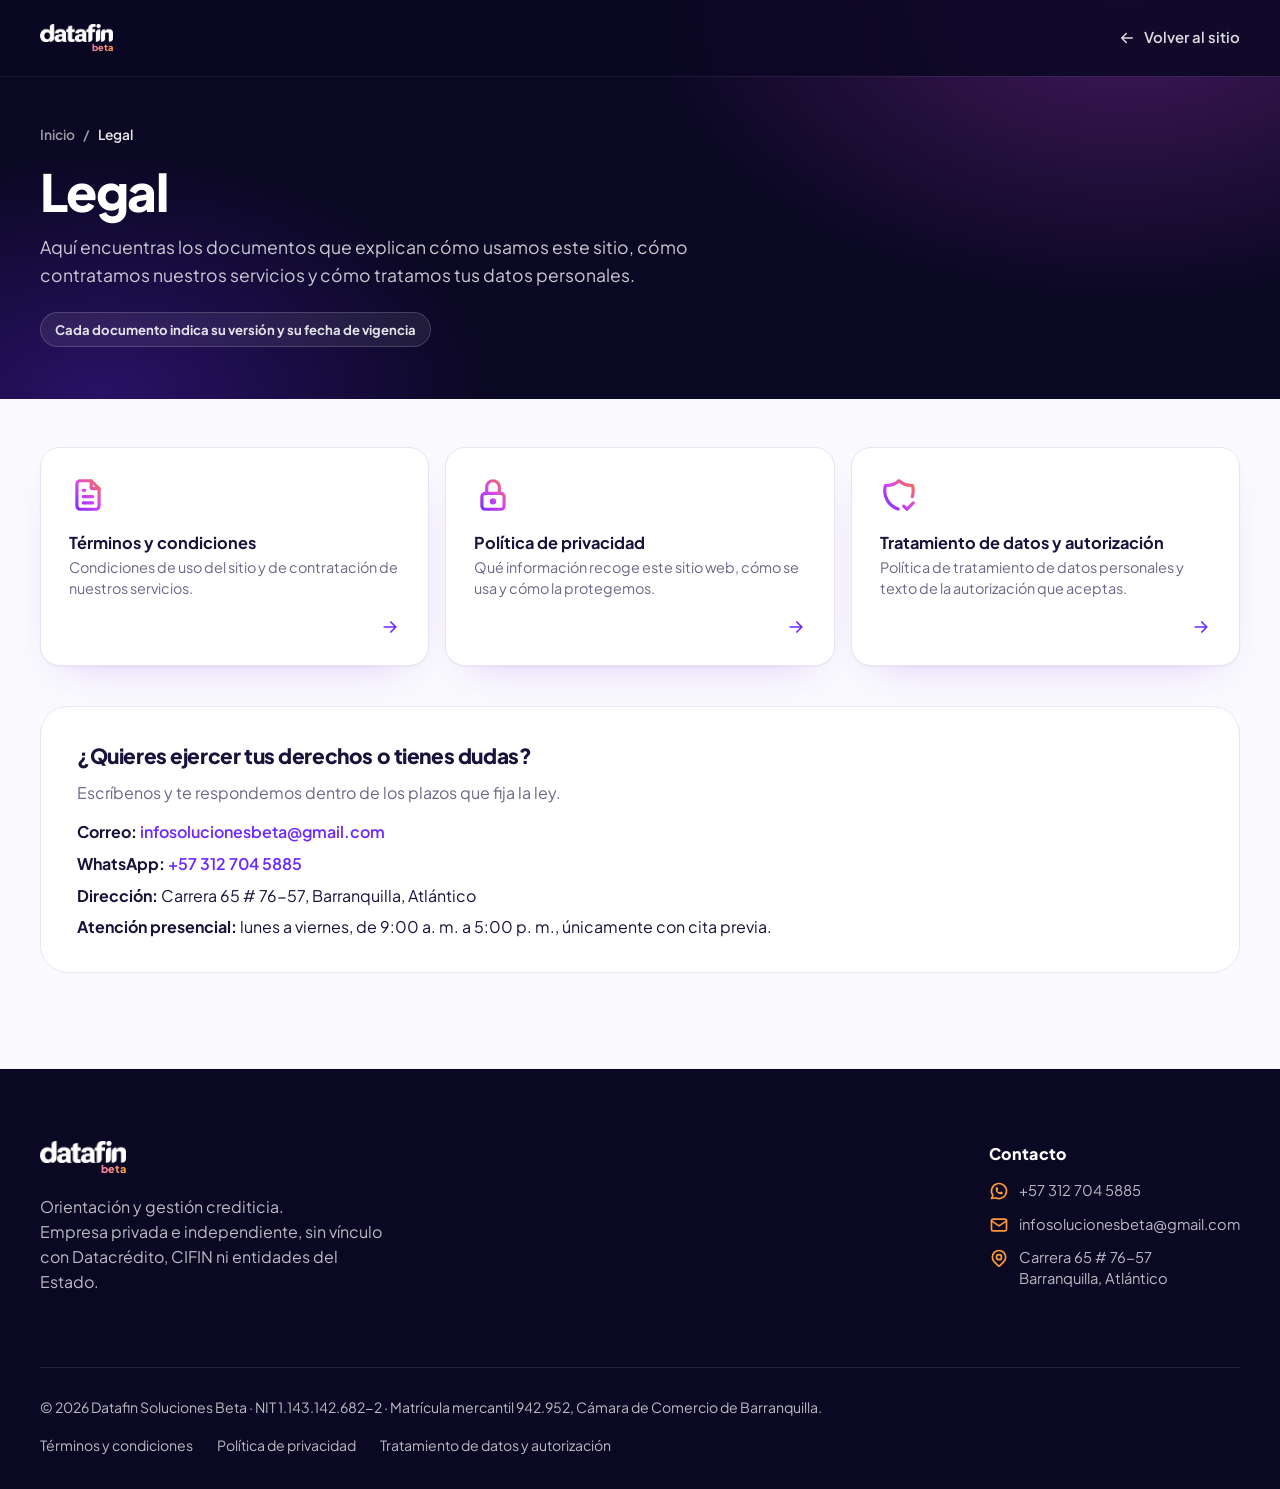
==== commit 9a7c244c: "Términos v1.1: cobro en dos partes, castigos de permanencia y orientación de crédito - Valores y for" ====
--- a/legal/index.html
+++ b/legal/index.html
@@ -52,7 +52,7 @@
       <nav class="legal-crumbs" aria-label="Ruta"><a href="../">Inicio</a><span aria-hidden="true">/</span><span aria-current="page">Legal</span></nav>
       <h1>Legal</h1>
       <p class="legal-lead">Aquí encuentras los documentos que explican cómo usamos este sitio, cómo contratamos nuestros servicios y cómo tratamos tus datos personales.</p>
-      <ul class="legal-meta"><li>Versión 1.0</li><li>Vigente desde el 8 de octubre de 2026</li></ul>
+      <ul class="legal-meta"><li>Cada documento indica su versión y su fecha de vigencia</li></ul>
     </div>
   </div>
   <div class="container legal-hub">
